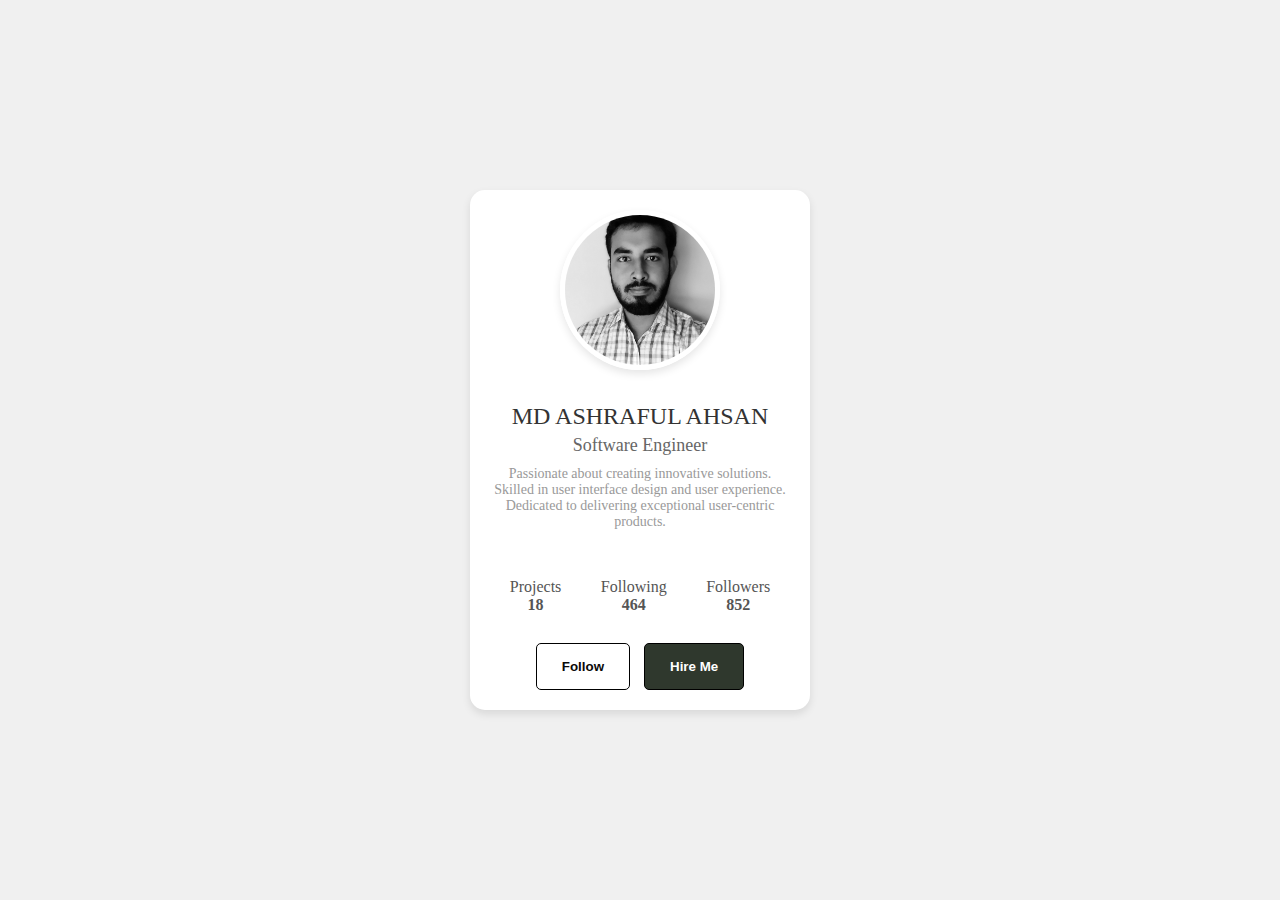
==== profile_card/index.html @ 41caa6cb "first commit" ====
<!DOCTYPE html>
<html lang="en">
  <head>
    <meta charset="UTF-8" />
    <meta name="viewport" content="width=device-width, initial-scale=1.0" />
    <title>Personal Profile Card</title>
    <link rel="stylesheet" href="style.css" />
  </head>
  <body>
    <div class="card">
      <div class="profile-picture">
        <img src="assets/images/20211112_140957.jpg" alt="Your Name" />
      </div>
      <div>
        <div class="name">MD ASHRAFUL AHSAN</div>
        <div class="occupation">Software Engineer</div>
        <div class="description">
          Passionate about creating innovative solutions.<br />
          Skilled in user interface design and user experience.<br />
          Dedicated to delivering exceptional user-centric products.
        </div>
      </div>
      <div class="statistics">
        <div class="stat">
          <div class="label">Projects</div>
          <div class="value"><b>18</b></div>
        </div>
        <div class="stat">
          <div class="label">Following</div>
          <div class="value"><b>464</b></div>
        </div>
        <div class="stat">
          <div class="label">Followers</div>
          <div class="value"><b>852</b></div>
        </div>
      </div>

      <div class="buttons">
        <button id="follow"><b>Follow</b></button>
        <button id="hire"><b>Hire Me</b></button>
      </div>
    </div>
  </body>
</html>
---- profile_card/style.css ----
body {
  margin: 0;
  height: 100vh;
  display: flex;
  justify-content: center;
  align-items: center;
  background-color: #f0f0f0;
}

.card {
  width: 300px;
  height: 480px; /* Adjusted height for image */
  background-color: #fff;
  border-radius: 15px;
  padding: 20px;
  box-shadow: 0 4px 8px rgba(0, 0, 0, 0.1);
  text-align: center;
  display: flex;
  flex-direction: column;
  justify-content: space-between;
}

.profile-picture img {
  width: 150px;
  height: 150px;
  border-radius: 50%;
  object-fit: cover;
  border: 5px solid #fff;
  box-shadow: 0 4px 8px rgba(0, 0, 0, 0.1);
}

.name {
  font-size: 24px;
  color: #333;
  margin-bottom: 5px;
}

.occupation {
  font-size: 18px;
  color: #666;
  margin-bottom: 10px;
}

.description {
  font-size: 14px;
  color: #999;
}

.statistics {
  display: flex;
  justify-content: space-around;
  margin-top: 20px;
}

.statistics {
  display: flex;
  justify-content: space-around;
  margin-top: 20px;
}

.stat {
  display: flex;
  flex-direction: column;
  align-items: center;
}

.label,
.value {
  font-size: 16px;
  color: #555;
}

.buttons button {
  padding: 15px 25px;
  margin-right: 10px;
  border: none;
  border-radius: 5px;
  cursor: pointer;
}

.buttons #follow {
  background-color: #fff;
  color: #0a0909;
  border: 1px solid black;
}

.buttons #hire {
  background-color: rgb(47, 56, 45);
  color: white;
  border: 1px solid black;
}

.buttons button:last-child {
  margin-right: 0;
}
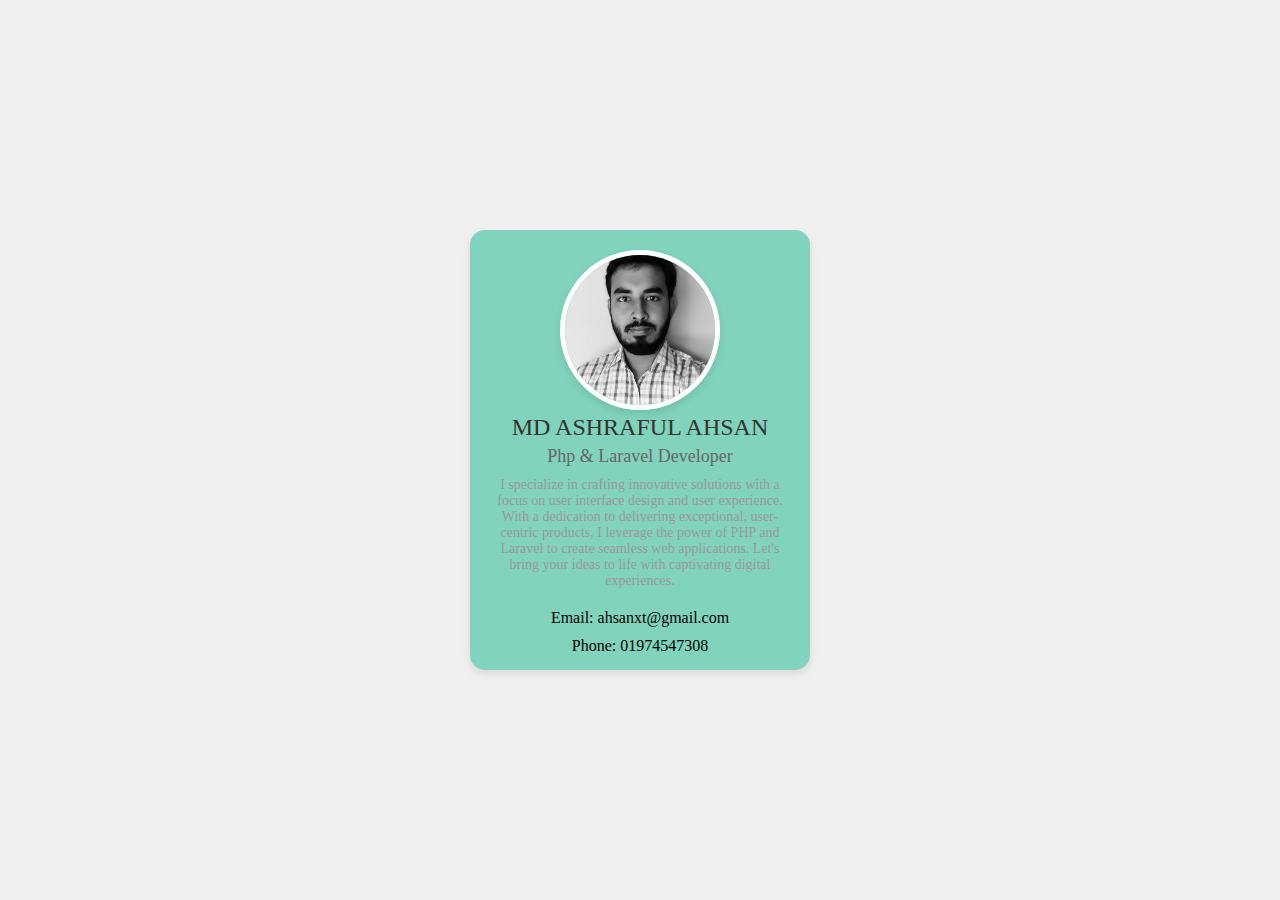
==== commit 19380d35: "Some modification of my code" ====
--- a/profile_card/index.html
+++ b/profile_card/index.html
@@ -13,31 +13,18 @@
       </div>
       <div>
         <div class="name">MD ASHRAFUL AHSAN</div>
-        <div class="occupation">Software Engineer</div>
+        <div class="occupation">Php & Laravel Developer</div>
         <div class="description">
-          Passionate about creating innovative solutions.<br />
-          Skilled in user interface design and user experience.<br />
-          Dedicated to delivering exceptional user-centric products.
+          I specialize in crafting innovative solutions with a focus on user interface design and user experience. With a dedication to delivering exceptional, user-centric products, I leverage the power of PHP and Laravel to create seamless web applications. Let's bring your ideas to life with captivating digital experiences.
         </div>
       </div>
-      <div class="statistics">
-        <div class="stat">
-          <div class="label">Projects</div>
-          <div class="value"><b>18</b></div>
+      <div>
+        <div class="email">
+          Email: ahsanxt@gmail.com
         </div>
-        <div class="stat">
-          <div class="label">Following</div>
-          <div class="value"><b>464</b></div>
+        <div class="phone">
+          Phone: 01974547308
         </div>
-        <div class="stat">
-          <div class="label">Followers</div>
-          <div class="value"><b>852</b></div>
-        </div>
-      </div>
-
-      <div class="buttons">
-        <button id="follow"><b>Follow</b></button>
-        <button id="hire"><b>Hire Me</b></button>
       </div>
     </div>
   </body>
--- a/profile_card/style.css
+++ b/profile_card/style.css
@@ -9,8 +9,8 @@
 
 .card {
   width: 300px;
-  height: 480px; /* Adjusted height for image */
-  background-color: #fff;
+  height: 400px;
+  background-color: #81d4bb;
   border-radius: 15px;
   padding: 20px;
   box-shadow: 0 4px 8px rgba(0, 0, 0, 0.1);
@@ -46,50 +46,11 @@
   color: #999;
 }
 
-.statistics {
-  display: flex;
-  justify-content: space-around;
+.email {
   margin-top: 20px;
+  margin-bottom: 10px;
 }
 
-.statistics {
-  display: flex;
-  justify-content: space-around;
-  margin-top: 20px;
+.phone {
+  margin-bottom: 20px;
 }
-
-.stat {
-  display: flex;
-  flex-direction: column;
-  align-items: center;
-}
-
-.label,
-.value {
-  font-size: 16px;
-  color: #555;
-}
-
-.buttons button {
-  padding: 15px 25px;
-  margin-right: 10px;
-  border: none;
-  border-radius: 5px;
-  cursor: pointer;
-}
-
-.buttons #follow {
-  background-color: #fff;
-  color: #0a0909;
-  border: 1px solid black;
-}
-
-.buttons #hire {
-  background-color: rgb(47, 56, 45);
-  color: white;
-  border: 1px solid black;
-}
-
-.buttons button:last-child {
-  margin-right: 0;
-}
